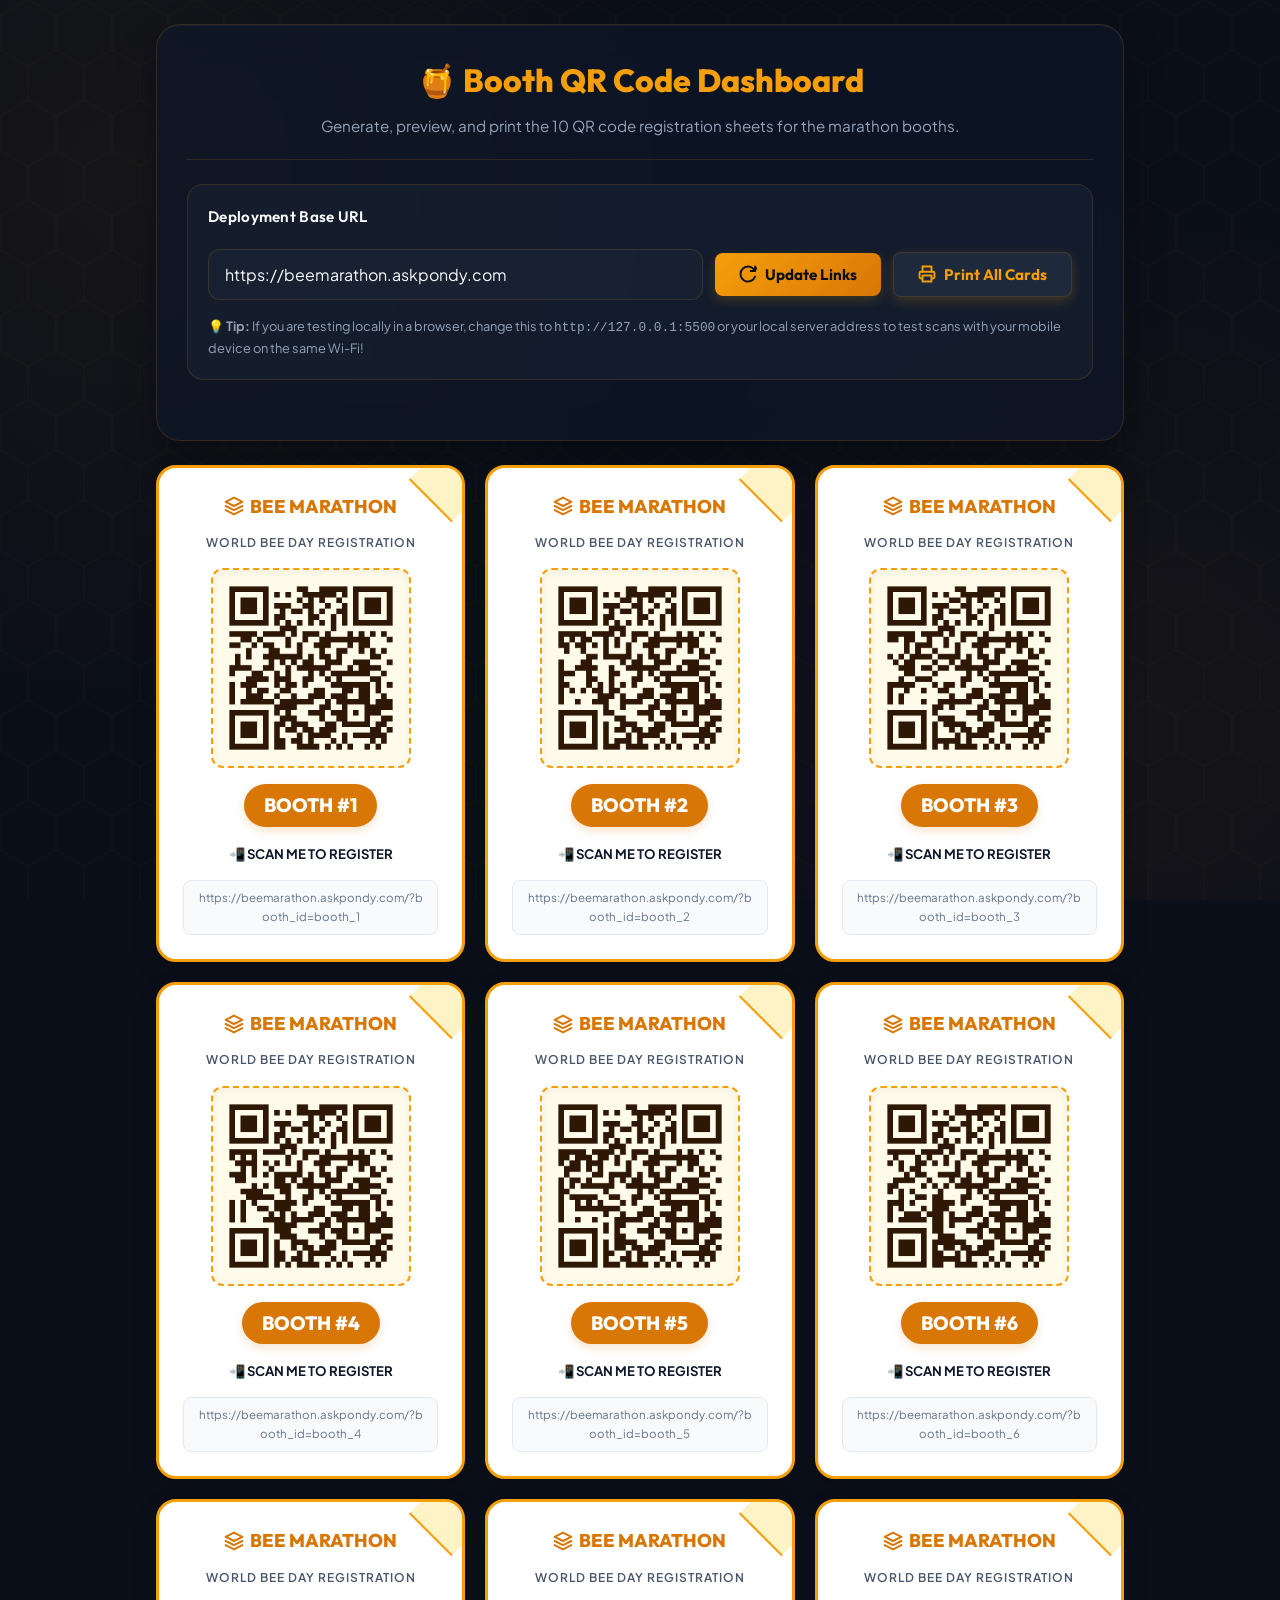
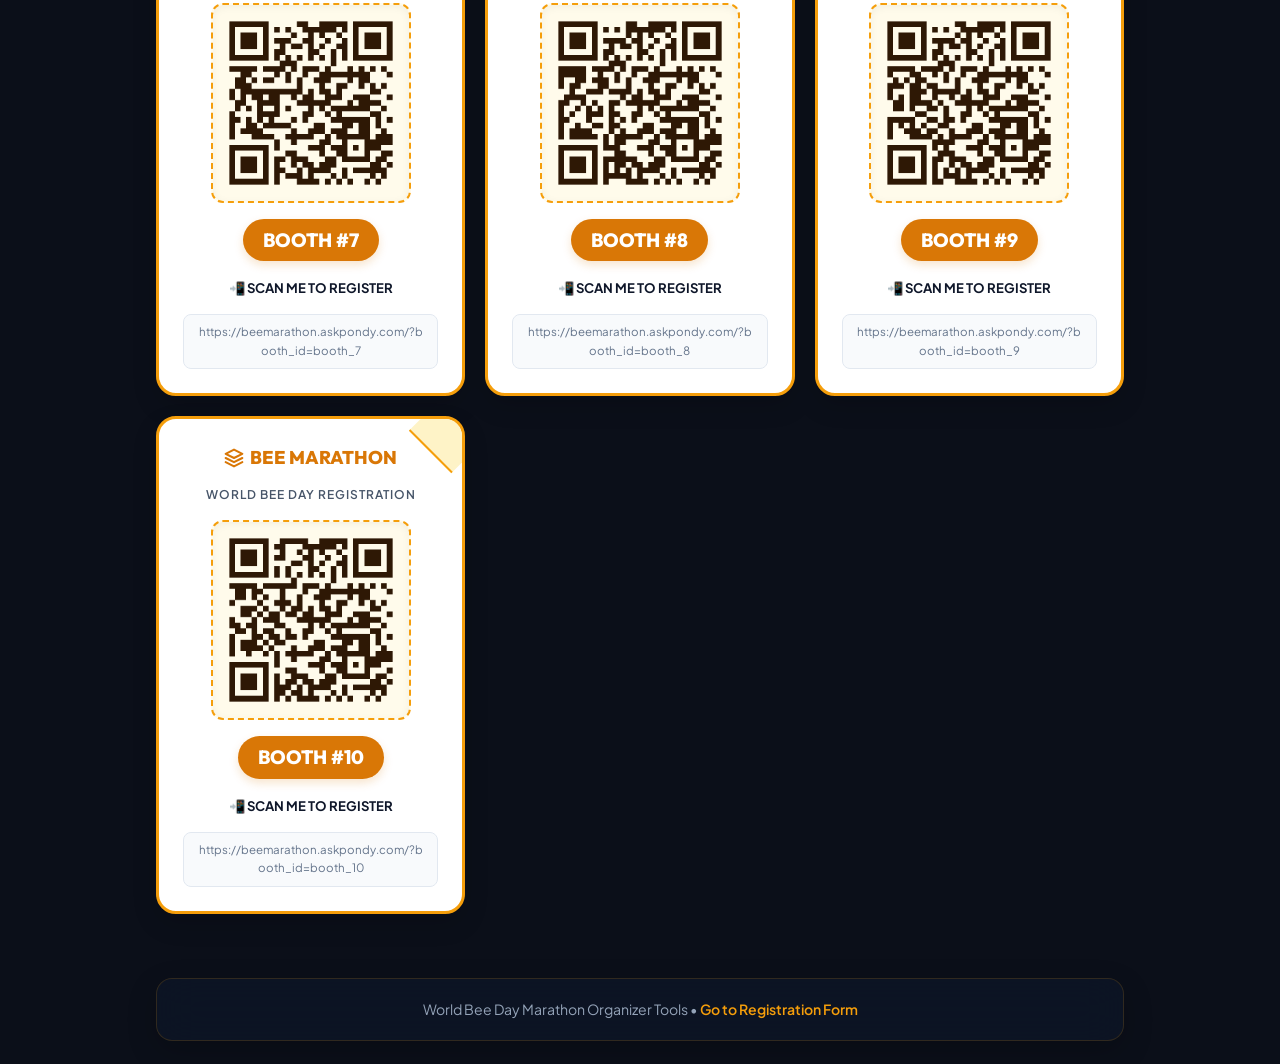
==== qr-generator.html @ 5077cb90 "first commit" ====
<!DOCTYPE html>
<html lang="en">
<head>
  <meta charset="UTF-8">
  <meta name="viewport" content="width=device-width, initial-scale=1.0">
  <title>World Bee Day Marathon - QR Code Generator</title>
  <link rel="stylesheet" href="css/style.css">
  <style>
    /* Admin dashboard specific overrides */
    .admin-header {
      text-align: center;
      margin-bottom: 24px;
      padding-bottom: 20px;
      border-bottom: 1px solid var(--glass-border);
    }
    .admin-header h1 {
      font-family: var(--font-heading);
      font-weight: 800;
      color: var(--primary-gold);
      margin-bottom: 8px;
    }
    .admin-header p {
      color: var(--text-muted);
      font-size: 0.95rem;
    }
    .config-box {
      background: rgba(30, 41, 59, 0.4);
      border: 1.5px solid var(--glass-border);
      border-radius: 16px;
      padding: 20px;
      margin-bottom: 30px;
      display: flex;
      flex-direction: column;
      gap: 12px;
    }
    .config-row {
      display: flex;
      gap: 12px;
      align-items: center;
    }
    .config-row input {
      flex: 1;
    }
    .btn-action {
      background: linear-gradient(135deg, var(--primary-gold) 0%, var(--primary-amber) 100%);
      border: none;
      border-radius: 8px;
      padding: 12px 24px;
      color: var(--dark-slate-950);
      font-family: var(--font-heading);
      font-weight: 700;
      font-size: 0.95rem;
      cursor: pointer;
      display: flex;
      align-items: center;
      gap: 8px;
      transition: var(--transition-smooth);
      box-shadow: 0 4px 12px rgba(245, 158, 11, 0.2);
    }
    .btn-action:hover {
      transform: translateY(-1px);
      box-shadow: 0 6px 16px rgba(245, 158, 11, 0.3);
    }
    .qr-grid {
      display: grid;
      grid-template-columns: repeat(auto-fit, minmax(280px, 1fr));
      gap: 20px;
      margin-bottom: 40px;
    }
    .qr-card {
      background: #FFFFFF;
      color: #0F172A;
      border: 3px solid #F59E0B;
      border-radius: 20px;
      padding: 24px;
      text-align: center;
      display: flex;
      flex-direction: column;
      align-items: center;
      gap: 16px;
      box-shadow: 0 10px 25px rgba(0,0,0,0.15);
      position: relative;
      overflow: hidden;
    }
    /* Honeycomb corner accent on white card */
    .qr-card::before {
      content: "";
      position: absolute;
      top: -20px;
      right: -20px;
      width: 60px;
      height: 60px;
      background: #FEF3C7;
      transform: rotate(45deg);
      z-index: 1;
      border-bottom: 2px solid #F59E0B;
    }
    .qr-brand {
      font-family: var(--font-heading);
      font-weight: 800;
      font-size: 1.15rem;
      color: #D97706;
      display: flex;
      align-items: center;
      gap: 6px;
      margin-bottom: -4px;
    }
    .qr-subbrand {
      font-size: 0.75rem;
      font-weight: 600;
      color: #475569;
      text-transform: uppercase;
      letter-spacing: 1px;
    }
    .qr-image-wrapper {
      background: #FFFBEB;
      border: 2px dashed #F59E0B;
      border-radius: 12px;
      padding: 16px;
      display: flex;
      align-items: center;
      justify-content: center;
      width: 200px;
      height: 200px;
      box-shadow: inset 0 2px 8px rgba(0,0,0,0.05);
    }
    .qr-image {
      width: 100%;
      height: 100%;
      object-fit: contain;
    }
    .qr-booth-badge {
      background: #D97706;
      color: #FFFFFF;
      font-family: var(--font-heading);
      font-weight: 800;
      font-size: 1.2rem;
      padding: 6px 20px;
      border-radius: 50px;
      box-shadow: 0 4px 10px rgba(217, 119, 6, 0.2);
    }
    .qr-link {
      font-size: 0.72rem;
      color: #64748B;
      word-break: break-all;
      background: #F8FAFC;
      padding: 8px 12px;
      border-radius: 8px;
      width: 100%;
      border: 1px solid #E2E8F0;
    }
    .qr-instruction {
      font-size: 0.82rem;
      font-weight: 700;
      color: #0F172A;
    }

    /* Print styles */
    @media print {
      body {
        background: #FFFFFF !important;
        color: #000000 !important;
        padding: 0 !important;
      }
      body::before {
        display: none !important;
      }
      .container {
        max-width: 100% !important;
        padding: 0 !important;
      }
      .admin-controls, .footer-info {
        display: none !important;
      }
      .qr-grid {
        display: grid !important;
        grid-template-columns: repeat(2, 1fr) !important;
        gap: 20px !important;
      }
      .qr-card {
        box-shadow: none !important;
        border: 2px solid #D97706 !important;
        page-break-inside: avoid;
        margin-bottom: 20px;
      }
      .qr-link {
        border-color: #CBD5E1 !important;
      }
    }
  </style>
</head>
<body>

  <div class="container" style="max-width: 1000px;">
    <!-- Dashboard Controls -->
    <div class="card admin-controls" style="padding: 30px;">
      <div class="admin-header">
        <h1>🍯 Booth QR Code Dashboard</h1>
        <p>Generate, preview, and print the 10 QR code registration sheets for the marathon booths.</p>
      </div>

      <div class="config-box">
        <label class="form-label" for="base_url">Deployment Base URL</label>
        <div class="config-row">
          <input type="url" id="base_url" class="form-input" value="https://beemarathon.askpondy.com" placeholder="e.g. https://beemarathon.askpondy.com">
          <button class="btn-action" onclick="updateQRCodes()">
            <!-- Refresh Icon -->
            <svg width="18" height="18" viewBox="0 0 24 24" fill="none" stroke="currentColor" stroke-width="2.5" stroke-linecap="round" stroke-linejoin="round"><path d="M21.5 2v6h-6M21.34 15.57a10 10 0 1 1-.57-8.38l5.67-5.67"></path></svg>
            <span>Update Links</span>
          </button>
          <button class="btn-action" style="background: #1e293b; color: #f59e0b; border: 1px solid var(--glass-border);" onclick="window.print()">
            <!-- Print Icon -->
            <svg width="18" height="18" viewBox="0 0 24 24" fill="none" stroke="currentColor" stroke-width="2.5" stroke-linecap="round" stroke-linejoin="round"><polyline points="6 9 6 2 18 2 18 9"></polyline><path d="M6 18H4a2 2 0 0 1-2-2v-5a2 2 0 0 1 2-2h16a2 2 0 0 1 2 2v5a2 2 0 0 1-2 2h-2"></path><rect x="6" y="14" width="12" height="8"></rect></svg>
            <span>Print All Cards</span>
          </button>
        </div>
        <p style="color: var(--text-muted); font-size: 0.8rem; margin-top: 4px;">
          💡 <strong>Tip:</strong> If you are testing locally in a browser, change this to <code>http://127.0.0.1:5500</code> or your local server address to test scans with your mobile device on the same Wi-Fi!
        </p>
      </div>
    </div>

    <!-- QR Code Cards Grid -->
    <div class="qr-grid" id="qr-grid-container">
      <!-- Generated via JS -->
    </div>

    <!-- Info Footer -->
    <div class="footer-info">
      <p>World Bee Day Marathon Organizer Tools • <a href="index.html" style="color: var(--primary-gold); text-decoration: none; font-weight: 600;">Go to Registration Form</a></p>
    </div>
  </div>

  <script>
    // Generate the 10 QR code cards on load
    document.addEventListener('DOMContentLoaded', () => {
      generateQRGrid();
    });

    function generateQRGrid() {
      const container = document.getElementById('qr-grid-container');
      const baseUrlInput = document.getElementById('base_url');
      const rawBaseUrl = baseUrlInput.value.trim() || 'https://beemarathon.askpondy.com';
      
      // Clean up base URL (remove trailing slash)
      const baseUrl = rawBaseUrl.endsWith('/') ? rawBaseUrl.slice(0, -1) : rawBaseUrl;
      
      container.innerHTML = '';
      
      for (let i = 1; i <= 10; i++) {
        const boothId = `booth_${i}`;
        const targetUrl = `${baseUrl}/?booth_id=${boothId}`;
        
        // Default to local pre-saved high-resolution QR codes (no API calls needed)
        let qrImageUrl = `assets/qr/${boothId}.png`;
        
        // Fallback to the live API dynamically in real-time if the base URL is customized
        if (baseUrl !== 'https://beemarathon.askpondy.com') {
          qrImageUrl = `https://api.qrserver.com/v1/create-qr-code/?size=500x500&color=2e1805&bgcolor=fffbeb&data=${encodeURIComponent(targetUrl)}`;
        }
        
        const card = document.createElement('div');
        card.className = 'qr-card';
        card.innerHTML = `
          <div class="qr-brand">
            <svg width="20" height="20" viewBox="0 0 24 24" fill="none" stroke="currentColor" stroke-width="2.5" stroke-linecap="round" stroke-linejoin="round" style="stroke: #D97706;"><path d="M12 2L2 7l10 5 10-5-10-5zM2 17l10 5 10-5M2 12l10 5 10-5"></path></svg>
            <span>BEE MARATHON</span>
          </div>
          <div class="qr-subbrand">World Bee Day Registration</div>
          
          <div class="qr-image-wrapper">
            <img class="qr-image" src="${qrImageUrl}" alt="QR Code for Booth ${i}" loading="lazy">
          </div>
          
          <div class="qr-booth-badge">BOOTH #${i}</div>
          
          <div class="qr-instruction">📲 SCAN ME TO REGISTER</div>
          
          <div class="qr-link">${targetUrl}</div>
        `;
        
        container.appendChild(card);
      }
    }

    function updateQRCodes() {
      const baseUrlInput = document.getElementById('base_url');
      if (!baseUrlInput.value.trim()) {
        alert("Please enter a valid base URL");
        return;
      }
      generateQRGrid();
    }
  </script>
</body>
</html>
---- css/style.css ----
@import url('https://fonts.googleapis.com/css2?family=Outfit:wght@300;400;500;600;700;800&family=Plus+Jakarta+Sans:wght@300;400;500;600;700&display=swap');

:root {
  /* Color Palette - Honey & Slate */
  --primary-gold: #F59E0B;
  --primary-amber: #D97706;
  --primary-light: #FDE047;
  --dark-slate-950: #0B0F19;
  --dark-slate-900: #0F172A;
  --dark-slate-800: #1E293B;
  --dark-slate-700: #334155;
  --light-gray: #F8FAFC;
  --text-primary: #F8FAFC;
  --text-muted: #94A3B8;
  --success: #10B981;
  --error: #EF4444;
  --glass-bg: rgba(15, 23, 42, 0.65);
  --glass-border: rgba(245, 158, 11, 0.15);
  --glass-border-focus: rgba(245, 158, 11, 0.4);
  --font-heading: 'Outfit', sans-serif;
  --font-body: 'Plus Jakarta Sans', sans-serif;
  --transition-smooth: all 0.35s cubic-bezier(0.4, 0, 0.2, 1);
}

* {
  box-sizing: border-box;
  margin: 0;
  padding: 0;
}

body {
  font-family: var(--font-body);
  background-color: var(--dark-slate-950);
  color: var(--text-primary);
  min-height: 100vh;
  display: flex;
  flex-direction: column;
  align-items: center;
  justify-content: center;
  position: relative;
  overflow-x: hidden;
  line-height: 1.6;
}

/* Honeycomb Background Pattern */
body::before {
  content: "";
  position: fixed;
  top: 0;
  left: 0;
  width: 100%;
  height: 100%;
  z-index: -1;
  background-color: var(--dark-slate-950);
  background-image: 
    radial-gradient(circle at 10% 20%, rgba(245, 158, 11, 0.05) 0%, transparent 40%),
    radial-gradient(circle at 90% 80%, rgba(217, 119, 6, 0.05) 0%, transparent 40%),
    /* SVG Honeycomb Pattern */
    url("data:image/svg+xml,%3Csvg xmlns='http://www.w3.org/2000/svg' width='56' height='100' viewBox='0 0 56 100'%3E%3Cpath d='M28 66L0 50L0 16L28 0L56 16L56 50L28 66L28 100' fill='none' stroke='%23f59e0b' stroke-width='1' stroke-opacity='0.03'/%3E%3C/svg%3E");
  background-attachment: fixed;
}

/* App Container */
.container {
  width: 100%;
  max-width: 680px;
  padding: 24px 16px;
  display: flex;
  flex-direction: column;
  gap: 24px;
}

/* Card Styling */
.card {
  background: var(--glass-bg);
  border: 1px solid var(--glass-border);
  backdrop-filter: blur(20px);
  -webkit-backdrop-filter: blur(20px);
  border-radius: 24px;
  overflow: hidden;
  box-shadow: 0 20px 40px rgba(0, 0, 0, 0.3),
              inset 0 1px 0 rgba(255, 255, 255, 0.05);
  transition: var(--transition-smooth);
}

.card:hover {
  border-color: rgba(245, 158, 11, 0.25);
  box-shadow: 0 20px 45px rgba(245, 158, 11, 0.05), 0 20px 40px rgba(0, 0, 0, 0.4);
}

/* Banner / Header Image */
.banner-container {
  width: 100%;
  height: 280px;
  position: relative;
  overflow: hidden;
  background-color: var(--dark-slate-900);
}

.banner-image {
  width: 100%;
  height: 100%;
  object-fit: cover;
  transition: transform 6s ease;
}

.banner-container:hover .banner-image {
  transform: scale(1.05);
}

.banner-overlay {
  position: absolute;
  bottom: 0;
  left: 0;
  right: 0;
  height: 140px;
  background: linear-gradient(to top, var(--glass-bg), transparent);
  pointer-events: none;
}

/* Booth Tag */
.booth-badge {
  position: absolute;
  top: 20px;
  right: 20px;
  background: rgba(245, 158, 11, 0.9);
  color: var(--dark-slate-950);
  font-family: var(--font-heading);
  font-weight: 700;
  font-size: 0.85rem;
  padding: 6px 14px;
  border-radius: 50px;
  display: flex;
  align-items: center;
  gap: 6px;
  box-shadow: 0 4px 12px rgba(245, 158, 11, 0.3);
  animation: pulse 2s infinite;
  z-index: 10;
  letter-spacing: 0.5px;
}

@keyframes pulse {
  0% { transform: scale(1); }
  50% { transform: scale(1.05); }
  100% { transform: scale(1); }
}

/* Form Content */
.form-content {
  padding: 36px 40px;
}

@media (max-width: 480px) {
  .form-content {
    padding: 24px 20px;
  }
  .banner-container {
    height: 180px;
  }
}

.form-header {
  margin-bottom: 32px;
  text-align: center;
}

.form-header h1 {
  font-family: var(--font-heading);
  font-weight: 800;
  font-size: 2.2rem;
  background: linear-gradient(135deg, var(--text-primary) 30%, var(--primary-gold) 100%);
  -webkit-background-clip: text;
  -webkit-text-fill-color: transparent;
  margin-bottom: 8px;
  letter-spacing: -0.5px;
}

.form-header p {
  color: var(--text-muted);
  font-size: 0.95rem;
}

/* Input Fields & Labels */
.form-group {
  margin-bottom: 24px;
  position: relative;
}

.form-label {
  display: block;
  font-family: var(--font-heading);
  font-weight: 600;
  font-size: 0.95rem;
  color: var(--text-primary);
  margin-bottom: 8px;
  letter-spacing: 0.3px;
}

.form-label span {
  color: var(--primary-gold);
}

.input-wrapper {
  position: relative;
}

.form-input {
  width: 100%;
  font-family: var(--font-body);
  background: rgba(30, 41, 59, 0.4);
  border: 1.5px solid var(--glass-border);
  border-radius: 12px;
  padding: 14px 16px;
  font-size: 1rem;
  color: var(--text-primary);
  outline: none;
  transition: var(--transition-smooth);
}

.form-input:focus {
  border-color: var(--primary-gold);
  background: rgba(30, 41, 59, 0.6);
  box-shadow: 0 0 15px rgba(245, 158, 11, 0.15);
}

.form-input::placeholder {
  color: #475569;
}

/* Gender Custom Selection */
.gender-options {
  display: grid;
  grid-template-columns: repeat(3, 1fr);
  gap: 12px;
}

.gender-card {
  background: rgba(30, 41, 59, 0.3);
  border: 1.5px solid var(--glass-border);
  border-radius: 12px;
  padding: 14px;
  text-align: center;
  cursor: pointer;
  transition: var(--transition-smooth);
  display: flex;
  flex-direction: column;
  align-items: center;
  justify-content: center;
  gap: 8px;
}

.gender-card:hover {
  border-color: rgba(245, 158, 11, 0.3);
  background: rgba(30, 41, 59, 0.5);
  transform: translateY(-2px);
}

.gender-card.active {
  border-color: var(--primary-gold);
  background: rgba(245, 158, 11, 0.1);
  box-shadow: 0 0 15px rgba(245, 158, 11, 0.1);
}

.gender-card svg {
  width: 24px;
  height: 24px;
  fill: var(--text-muted);
  transition: var(--transition-smooth);
}

.gender-card.active svg {
  fill: var(--primary-gold);
  transform: scale(1.1);
}

.gender-card span {
  font-size: 0.85rem;
  font-weight: 600;
  color: var(--text-muted);
  transition: var(--transition-smooth);
}

.gender-card.active span {
  color: var(--primary-gold);
}

/* Terms & Conditions Row */
.terms-row {
  display: flex;
  align-items: flex-start;
  gap: 12px;
  margin-top: 12px;
  cursor: pointer;
  user-select: none;
}

.checkbox-container {
  display: block;
  position: relative;
  padding-left: 28px;
  margin-bottom: 12px;
  cursor: pointer;
  font-size: 0.95rem;
  -webkit-user-select: none;
  -moz-user-select: none;
  -ms-user-select: none;
  user-select: none;
}

.checkbox-container input {
  position: absolute;
  opacity: 0;
  cursor: pointer;
  height: 0;
  width: 0;
}

.checkmark {
  position: absolute;
  top: 2px;
  left: 0;
  height: 20px;
  width: 20px;
  background-color: rgba(30, 41, 59, 0.4);
  border: 1.5px solid var(--glass-border);
  border-radius: 6px;
  transition: var(--transition-smooth);
}

.checkbox-container:hover input ~ .checkmark {
  border-color: rgba(245, 158, 11, 0.4);
}

.checkbox-container input:checked ~ .checkmark {
  background-color: var(--primary-gold);
  border-color: var(--primary-gold);
}

.checkmark:after {
  content: "";
  position: absolute;
  display: none;
}

.checkbox-container input:checked ~ .checkmark:after {
  display: block;
}

.checkbox-container .checkmark:after {
  left: 6px;
  top: 2px;
  width: 5px;
  height: 10px;
  border: solid var(--dark-slate-950);
  border-width: 0 2.5px 2.5px 0;
  -webkit-transform: rotate(45deg);
  -ms-transform: rotate(45deg);
  transform: rotate(45deg);
}

.terms-text {
  color: var(--text-muted);
  font-size: 0.9rem;
  line-height: 1.4;
}

.terms-link {
  color: var(--primary-gold);
  text-decoration: none;
  font-weight: 600;
  border-bottom: 1px dashed var(--primary-gold);
  cursor: pointer;
  transition: var(--transition-smooth);
}

.terms-link:hover {
  color: var(--primary-light);
  border-bottom-color: var(--primary-light);
}

/* Submit Button */
.submit-btn {
  width: 100%;
  background: linear-gradient(135deg, var(--primary-gold) 0%, var(--primary-amber) 100%);
  border: none;
  outline: none;
  border-radius: 12px;
  padding: 16px;
  color: var(--dark-slate-950);
  font-family: var(--font-heading);
  font-weight: 800;
  font-size: 1.1rem;
  cursor: pointer;
  box-shadow: 0 8px 24px rgba(245, 158, 11, 0.25);
  display: flex;
  align-items: center;
  justify-content: center;
  gap: 10px;
  transition: var(--transition-smooth);
  margin-top: 24px;
}

.submit-btn:hover {
  transform: translateY(-2px);
  box-shadow: 0 12px 28px rgba(245, 158, 11, 0.35);
  background: linear-gradient(135deg, var(--primary-light) 0%, var(--primary-gold) 100%);
}

.submit-btn:active {
  transform: translateY(0);
}

.submit-btn svg {
  width: 20px;
  height: 20px;
  stroke: var(--dark-slate-950);
  transition: var(--transition-smooth);
}

.submit-btn:hover svg {
  transform: translateX(4px);
}

/* Footer Info Container */
.footer-info {
  text-align: center;
  background: var(--glass-bg);
  border: 1px solid var(--glass-border);
  backdrop-filter: blur(20px);
  border-radius: 16px;
  padding: 20px;
  display: flex;
  flex-direction: column;
  gap: 12px;
  box-shadow: 0 10px 30px rgba(0, 0, 0, 0.2);
}

.footer-info p {
  color: var(--text-muted);
  font-size: 0.88rem;
  line-height: 1.5;
}

.footer-links {
  display: flex;
  justify-content: center;
  gap: 16px;
  flex-wrap: wrap;
  margin-top: 4px;
}

.footer-link-btn {
  display: inline-flex;
  align-items: center;
  gap: 8px;
  background: rgba(30, 41, 59, 0.5);
  border: 1px solid rgba(255, 255, 255, 0.08);
  border-radius: 8px;
  padding: 8px 16px;
  color: var(--text-primary);
  font-size: 0.85rem;
  font-weight: 600;
  text-decoration: none;
  transition: var(--transition-smooth);
}

.footer-link-btn:hover {
  background: rgba(245, 158, 11, 0.1);
  border-color: var(--primary-gold);
  color: var(--primary-gold);
  transform: translateY(-1px);
}

.footer-link-btn svg {
  width: 16px;
  height: 16px;
  fill: currentColor;
}

/* Modal Dialog */
.modal {
  display: none;
  position: fixed;
  top: 0;
  left: 0;
  width: 100%;
  height: 100%;
  z-index: 1000;
  background: rgba(5, 7, 12, 0.85);
  backdrop-filter: blur(8px);
  align-items: center;
  justify-content: center;
  opacity: 0;
  transition: opacity 0.3s ease;
}

.modal.open {
  display: flex;
  opacity: 1;
}

.modal-content {
  background: var(--dark-slate-900);
  border: 1px solid var(--glass-border-focus);
  max-width: 500px;
  width: 90%;
  border-radius: 20px;
  box-shadow: 0 25px 50px rgba(0, 0, 0, 0.5);
  display: flex;
  flex-direction: column;
  max-height: 80vh;
  overflow: hidden;
  animation: modalSlide 0.3s cubic-bezier(0.34, 1.56, 0.64, 1);
}

@keyframes modalSlide {
  from { transform: scale(0.9) translateY(20px); }
  to { transform: scale(1) translateY(0); }
}

.modal-header {
  padding: 20px 24px;
  border-bottom: 1px solid var(--glass-border);
  display: flex;
  justify-content: space-between;
  align-items: center;
}

.modal-header h3 {
  font-family: var(--font-heading);
  font-weight: 700;
  color: var(--text-primary);
  font-size: 1.25rem;
}

.close-modal {
  background: none;
  border: none;
  color: var(--text-muted);
  cursor: pointer;
  font-size: 1.5rem;
  line-height: 1;
  transition: var(--transition-smooth);
}

.close-modal:hover {
  color: var(--primary-gold);
}

.modal-body {
  padding: 24px;
  overflow-y: auto;
  font-size: 0.92rem;
  color: var(--text-muted);
  display: flex;
  flex-direction: column;
  gap: 16px;
  scrollbar-width: thin;
  scrollbar-color: var(--primary-gold) var(--dark-slate-800);
}

.modal-body::-webkit-scrollbar {
  width: 6px;
}

.modal-body::-webkit-scrollbar-thumb {
  background-color: var(--primary-gold);
  border-radius: 10px;
}

.modal-body h4 {
  color: var(--text-primary);
  margin-top: 8px;
}

.modal-footer {
  padding: 16px 24px;
  border-top: 1px solid var(--glass-border);
  display: flex;
  justify-content: flex-end;
}

.modal-btn {
  background: var(--primary-gold);
  border: none;
  border-radius: 8px;
  padding: 10px 20px;
  font-weight: 700;
  color: var(--dark-slate-950);
  cursor: pointer;
  transition: var(--transition-smooth);
}

.modal-btn:hover {
  background: var(--primary-light);
}

/* Success & State Handling */
.success-container {
  display: none;
  text-align: center;
  padding: 40px 30px;
  animation: fadeIn 0.5s ease forwards;
}

@keyframes fadeIn {
  from { opacity: 0; transform: translateY(10px); }
  to { opacity: 1; transform: translateY(0); }
}

.success-icon-wrapper {
  width: 80px;
  height: 80px;
  margin: 0 auto 24px;
  position: relative;
  display: flex;
  align-items: center;
  justify-content: center;
}

.success-hexagon {
  position: absolute;
  width: 100%;
  height: 100%;
  background: rgba(16, 185, 129, 0.1);
  border: 2px solid var(--success);
  transform: rotate(30deg);
  border-radius: 12px;
}

.success-icon-wrapper svg {
  width: 40px;
  height: 40px;
  stroke: var(--success);
  z-index: 2;
  animation: scaleIn 0.4s cubic-bezier(0.34, 1.56, 0.64, 1) forwards;
}

@keyframes scaleIn {
  from { transform: scale(0); }
  to { transform: scale(1); }
}

.success-title {
  font-family: var(--font-heading);
  font-weight: 800;
  font-size: 1.8rem;
  color: var(--text-primary);
  margin-bottom: 12px;
}

.success-desc {
  color: var(--text-muted);
  font-size: 1rem;
  margin-bottom: 30px;
  max-width: 400px;
  margin-left: auto;
  margin-right: auto;
}

.success-details {
  background: rgba(30, 41, 59, 0.3);
  border: 1px solid var(--glass-border);
  border-radius: 16px;
  padding: 20px;
  text-align: left;
  margin-bottom: 30px;
  display: flex;
  flex-direction: column;
  gap: 10px;
}

.success-row {
  display: flex;
  justify-content: space-between;
  border-bottom: 1px solid rgba(255, 255, 255, 0.05);
  padding-bottom: 8px;
}

.success-row:last-child {
  border-bottom: none;
  padding-bottom: 0;
}

.success-label {
  color: var(--text-muted);
  font-size: 0.85rem;
}

.success-val {
  font-weight: 600;
  color: var(--text-primary);
  font-size: 0.9rem;
}

.success-badge {
  background: rgba(245, 158, 11, 0.15);
  color: var(--primary-gold);
  padding: 2px 8px;
  border-radius: 6px;
  font-size: 0.8rem;
  font-weight: 700;
}

.reset-btn {
  background: transparent;
  border: 1px solid var(--glass-border);
  color: var(--text-muted);
  border-radius: 8px;
  padding: 10px 20px;
  font-weight: 600;
  font-size: 0.9rem;
  cursor: pointer;
  transition: var(--transition-smooth);
}

.reset-btn:hover {
  border-color: var(--primary-gold);
  color: var(--primary-gold);
}

/* Spinner Animations */
.spinner {
  width: 20px;
  height: 20px;
  border: 3px solid rgba(11, 15, 25, 0.3);
  border-radius: 50%;
  border-top-color: var(--dark-slate-950);
  animation: spin 1s ease infinite;
}

@keyframes spin {
  to { transform: rotate(360deg); }
}

/* Validation styling */
.error-msg {
  color: var(--error);
  font-size: 0.8rem;
  margin-top: 4px;
  display: none;
  animation: fadeIn 0.2s ease forwards;
}

.form-input.invalid {
  border-color: var(--error);
}

.form-input.invalid:focus {
  box-shadow: 0 0 10px rgba(239, 68, 68, 0.15);
}

/* Honeybee animations */
.bee-animation {
  position: absolute;
  width: 24px;
  height: 24px;
  pointer-events: none;
  opacity: 0.4;
  z-index: 10;
  transition: transform 0.5s ease;
}
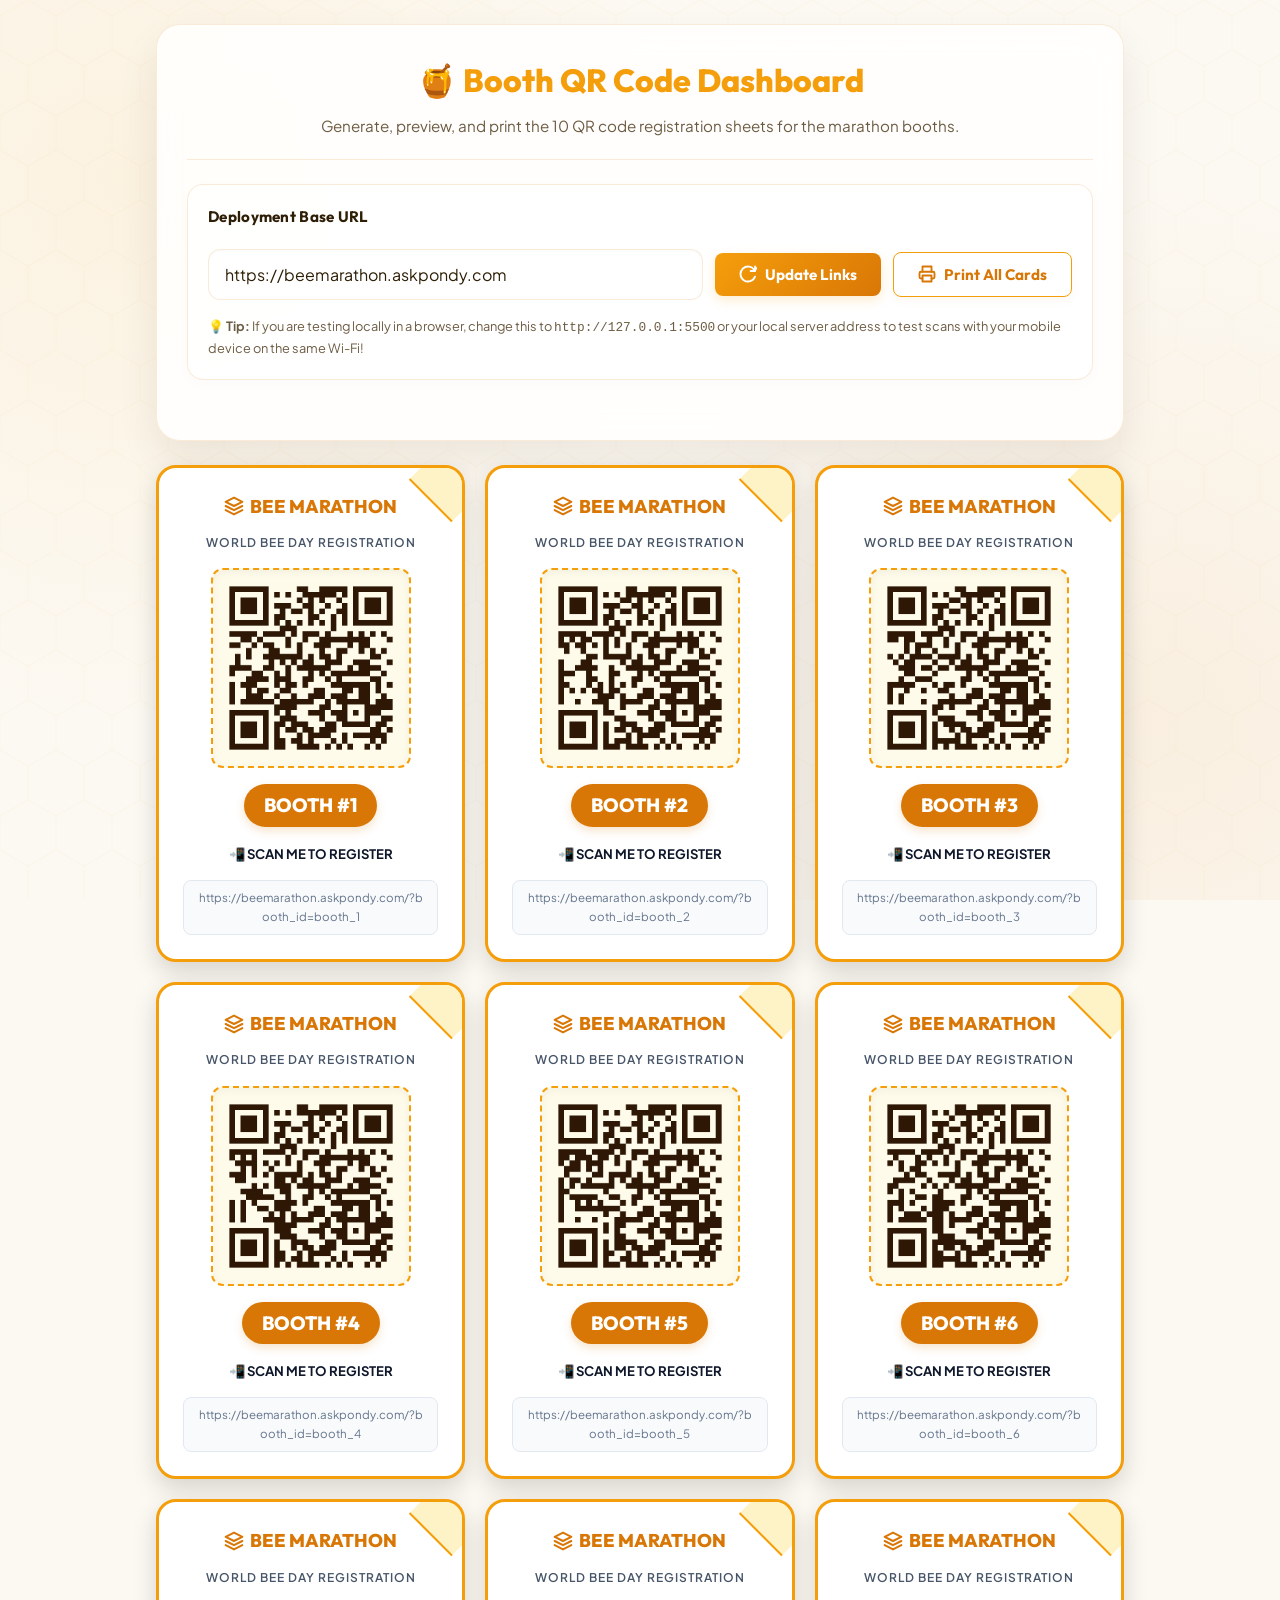
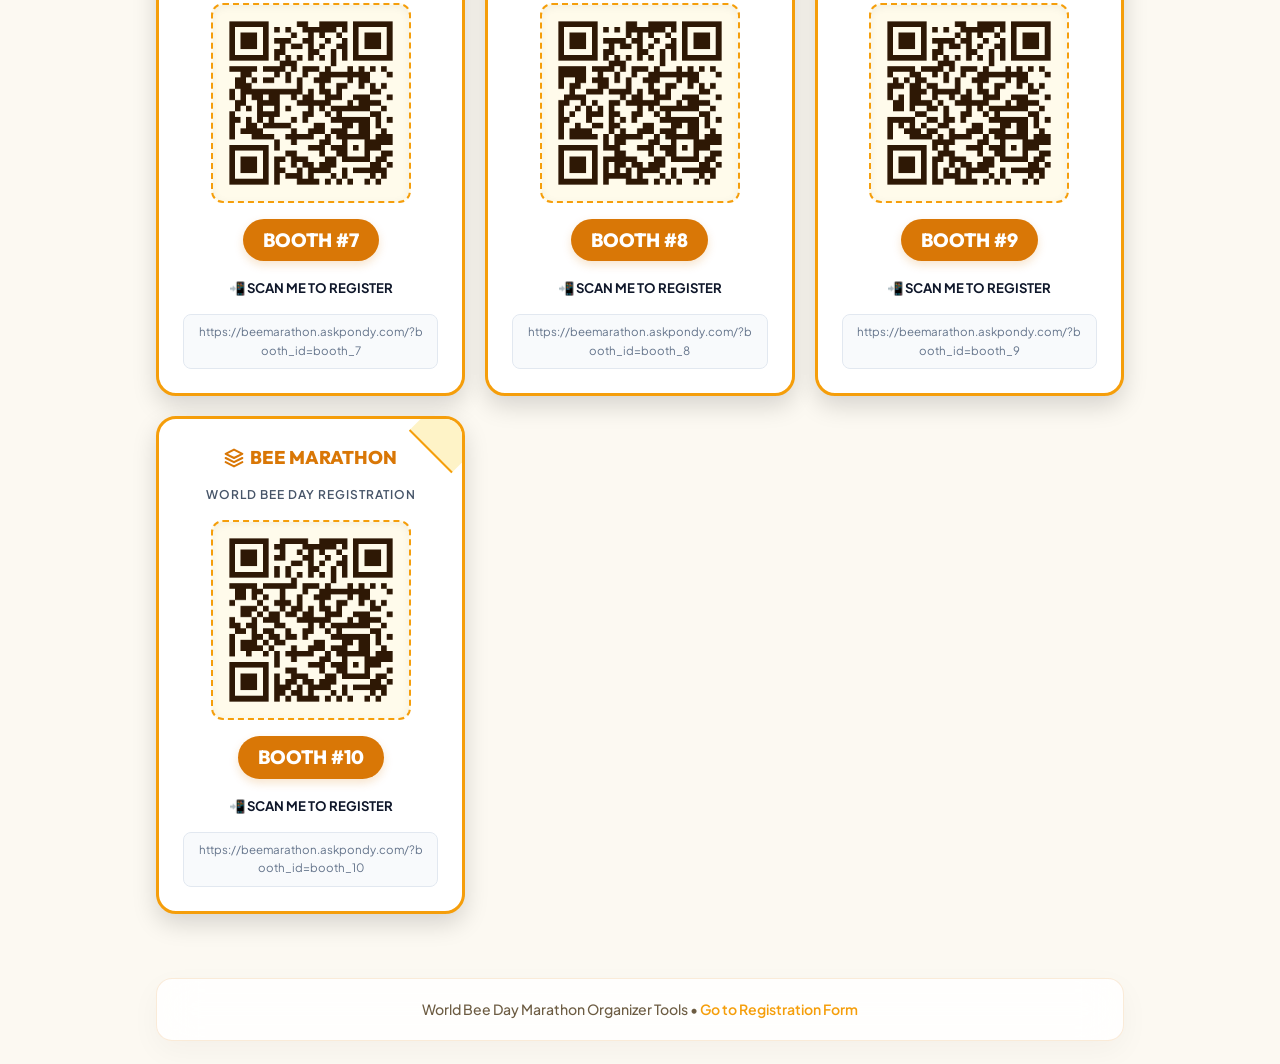
==== commit 1c6d9c04: "u" ====
--- a/qr-generator.html
+++ b/qr-generator.html
@@ -24,7 +24,7 @@
       font-size: 0.95rem;
     }
     .config-box {
-      background: rgba(30, 41, 59, 0.4);
+      background: rgba(255, 255, 255, 0.75);
       border: 1.5px solid var(--glass-border);
       border-radius: 16px;
       padding: 20px;
@@ -32,6 +32,7 @@
       display: flex;
       flex-direction: column;
       gap: 12px;
+      box-shadow: 0 4px 15px rgba(46, 30, 5, 0.02);
     }
     .config-row {
       display: flex;
@@ -46,7 +47,7 @@
       border: none;
       border-radius: 8px;
       padding: 12px 24px;
-      color: var(--dark-slate-950);
+      color: #FFFFFF;
       font-family: var(--font-heading);
       font-weight: 700;
       font-size: 0.95rem;
@@ -208,7 +209,7 @@
             <svg width="18" height="18" viewBox="0 0 24 24" fill="none" stroke="currentColor" stroke-width="2.5" stroke-linecap="round" stroke-linejoin="round"><path d="M21.5 2v6h-6M21.34 15.57a10 10 0 1 1-.57-8.38l5.67-5.67"></path></svg>
             <span>Update Links</span>
           </button>
-          <button class="btn-action" style="background: #1e293b; color: #f59e0b; border: 1px solid var(--glass-border);" onclick="window.print()">
+          <button class="btn-action" style="background: #FFFFFF; color: var(--primary-amber); border: 1.5px solid var(--primary-gold); box-shadow: 0 4px 10px rgba(217, 119, 6, 0.05);" onclick="window.print()">
             <!-- Print Icon -->
             <svg width="18" height="18" viewBox="0 0 24 24" fill="none" stroke="currentColor" stroke-width="2.5" stroke-linecap="round" stroke-linejoin="round"><polyline points="6 9 6 2 18 2 18 9"></polyline><path d="M6 18H4a2 2 0 0 1-2-2v-5a2 2 0 0 1 2-2h16a2 2 0 0 1 2 2v5a2 2 0 0 1-2 2h-2"></path><rect x="6" y="14" width="12" height="8"></rect></svg>
             <span>Print All Cards</span>
--- a/css/style.css
+++ b/css/style.css
@@ -1,25 +1,24 @@
 @import url('https://fonts.googleapis.com/css2?family=Outfit:wght@300;400;500;600;700;800&family=Plus+Jakarta+Sans:wght@300;400;500;600;700&display=swap');
 
 :root {
-  /* Color Palette - Honey & Slate */
+  /* Color Palette - Honey & Cream Light Theme */
   --primary-gold: #F59E0B;
   --primary-amber: #D97706;
-  --primary-light: #FDE047;
-  --dark-slate-950: #0B0F19;
-  --dark-slate-900: #0F172A;
-  --dark-slate-800: #1E293B;
-  --dark-slate-700: #334155;
-  --light-gray: #F8FAFC;
-  --text-primary: #F8FAFC;
-  --text-muted: #94A3B8;
+  --primary-light: #FEF3C7;
+  --bg-base: #FCF9F2;
+  --bg-card: rgba(255, 255, 255, 0.85);
+  --text-primary: #2E1E05; /* Deep slate-brown for rich contrast */
+  --text-muted: #6D5C43;    /* Warm slate-brown for helper text */
   --success: #10B981;
   --error: #EF4444;
-  --glass-bg: rgba(15, 23, 42, 0.65);
-  --glass-border: rgba(245, 158, 11, 0.15);
-  --glass-border-focus: rgba(245, 158, 11, 0.4);
+  --glass-border: rgba(217, 119, 6, 0.15);
+  --glass-border-focus: rgba(245, 158, 11, 0.5);
+  --input-bg: rgba(255, 255, 255, 0.9);
   --font-heading: 'Outfit', sans-serif;
   --font-body: 'Plus Jakarta Sans', sans-serif;
   --transition-smooth: all 0.35s cubic-bezier(0.4, 0, 0.2, 1);
+  --card-shadow: 0 20px 40px rgba(46, 30, 5, 0.08),
+                 inset 0 1px 0 rgba(255, 255, 255, 0.6);
 }
 
 * {
@@ -30,7 +29,7 @@
 
 body {
   font-family: var(--font-body);
-  background-color: var(--dark-slate-950);
+  background-color: var(--bg-base);
   color: var(--text-primary);
   min-height: 100vh;
   display: flex;
@@ -42,7 +41,7 @@
   line-height: 1.6;
 }
 
-/* Honeycomb Background Pattern */
+/* Honeycomb Background Pattern - Warm Gold stroke */
 body::before {
   content: "";
   position: fixed;
@@ -51,12 +50,12 @@
   width: 100%;
   height: 100%;
   z-index: -1;
-  background-color: var(--dark-slate-950);
+  background-color: var(--bg-base);
   background-image: 
-    radial-gradient(circle at 10% 20%, rgba(245, 158, 11, 0.05) 0%, transparent 40%),
-    radial-gradient(circle at 90% 80%, rgba(217, 119, 6, 0.05) 0%, transparent 40%),
+    radial-gradient(circle at 10% 20%, rgba(245, 158, 11, 0.08) 0%, transparent 40%),
+    radial-gradient(circle at 90% 80%, rgba(217, 119, 6, 0.08) 0%, transparent 40%),
     /* SVG Honeycomb Pattern */
-    url("data:image/svg+xml,%3Csvg xmlns='http://www.w3.org/2000/svg' width='56' height='100' viewBox='0 0 56 100'%3E%3Cpath d='M28 66L0 50L0 16L28 0L56 16L56 50L28 66L28 100' fill='none' stroke='%23f59e0b' stroke-width='1' stroke-opacity='0.03'/%3E%3C/svg%3E");
+    url("data:image/svg+xml,%3Csvg xmlns='http://www.w3.org/2000/svg' width='56' height='100' viewBox='0 0 56 100'%3E%3Cpath d='M28 66L0 50L0 16L28 0L56 16L56 50L28 66L28 100' fill='none' stroke='%23d97706' stroke-width='1' stroke-opacity='0.04'/%3E%3C/svg%3E");
   background-attachment: fixed;
 }
 
@@ -70,61 +69,27 @@
   gap: 24px;
 }
 
-/* Card Styling */
+/* Card Styling - Glassmorphism Light */
 .card {
-  background: var(--glass-bg);
-  border: 1px solid var(--glass-border);
+  background: var(--bg-card);
+  border: 1.5px solid var(--glass-border);
   backdrop-filter: blur(20px);
   -webkit-backdrop-filter: blur(20px);
   border-radius: 24px;
   overflow: hidden;
-  box-shadow: 0 20px 40px rgba(0, 0, 0, 0.3),
-              inset 0 1px 0 rgba(255, 255, 255, 0.05);
+  box-shadow: var(--card-shadow);
   transition: var(--transition-smooth);
 }
 
 .card:hover {
-  border-color: rgba(245, 158, 11, 0.25);
-  box-shadow: 0 20px 45px rgba(245, 158, 11, 0.05), 0 20px 40px rgba(0, 0, 0, 0.4);
-}
-
-/* Banner / Header Image */
-.banner-container {
-  width: 100%;
-  height: 280px;
-  position: relative;
-  overflow: hidden;
-  background-color: var(--dark-slate-900);
-}
-
-.banner-image {
-  width: 100%;
-  height: 100%;
-  object-fit: cover;
-  transition: transform 6s ease;
-}
-
-.banner-container:hover .banner-image {
-  transform: scale(1.05);
-}
-
-.banner-overlay {
-  position: absolute;
-  bottom: 0;
-  left: 0;
-  right: 0;
-  height: 140px;
-  background: linear-gradient(to top, var(--glass-bg), transparent);
-  pointer-events: none;
-}
-
-/* Booth Tag */
+  border-color: rgba(217, 119, 6, 0.28);
+  box-shadow: 0 20px 45px rgba(217, 119, 6, 0.06), 0 20px 40px rgba(46, 30, 5, 0.1);
+}
+
+/* Booth Tag - Floating Pill */
 .booth-badge {
-  position: absolute;
-  top: 20px;
-  right: 20px;
-  background: rgba(245, 158, 11, 0.9);
-  color: var(--dark-slate-950);
+  background: var(--primary-gold);
+  color: #FFFFFF;
   font-family: var(--font-heading);
   font-weight: 700;
   font-size: 0.85rem;
@@ -133,7 +98,7 @@
   display: flex;
   align-items: center;
   gap: 6px;
-  box-shadow: 0 4px 12px rgba(245, 158, 11, 0.3);
+  box-shadow: 0 4px 12px rgba(245, 158, 11, 0.25);
   animation: pulse 2s infinite;
   z-index: 10;
   letter-spacing: 0.5px;
@@ -147,15 +112,12 @@
 
 /* Form Content */
 .form-content {
-  padding: 36px 40px;
+  padding: 40px;
 }
 
 @media (max-width: 480px) {
   .form-content {
-    padding: 24px 20px;
-  }
-  .banner-container {
-    height: 180px;
+    padding: 28px 20px;
   }
 }
 
@@ -168,7 +130,7 @@
   font-family: var(--font-heading);
   font-weight: 800;
   font-size: 2.2rem;
-  background: linear-gradient(135deg, var(--text-primary) 30%, var(--primary-gold) 100%);
+  background: linear-gradient(135deg, var(--text-primary) 30%, var(--primary-amber) 100%);
   -webkit-background-clip: text;
   -webkit-text-fill-color: transparent;
   margin-bottom: 8px;
@@ -178,6 +140,7 @@
 .form-header p {
   color: var(--text-muted);
   font-size: 0.95rem;
+  font-weight: 500;
 }
 
 /* Input Fields & Labels */
@@ -189,7 +152,7 @@
 .form-label {
   display: block;
   font-family: var(--font-heading);
-  font-weight: 600;
+  font-weight: 700;
   font-size: 0.95rem;
   color: var(--text-primary);
   margin-bottom: 8px;
@@ -197,7 +160,7 @@
 }
 
 .form-label span {
-  color: var(--primary-gold);
+  color: var(--primary-amber);
 }
 
 .input-wrapper {
@@ -207,7 +170,7 @@
 .form-input {
   width: 100%;
   font-family: var(--font-body);
-  background: rgba(30, 41, 59, 0.4);
+  background: var(--input-bg);
   border: 1.5px solid var(--glass-border);
   border-radius: 12px;
   padding: 14px 16px;
@@ -215,16 +178,17 @@
   color: var(--text-primary);
   outline: none;
   transition: var(--transition-smooth);
+  box-shadow: inset 0 1px 3px rgba(46, 30, 5, 0.03);
 }
 
 .form-input:focus {
   border-color: var(--primary-gold);
-  background: rgba(30, 41, 59, 0.6);
-  box-shadow: 0 0 15px rgba(245, 158, 11, 0.15);
+  background: #FFFFFF;
+  box-shadow: 0 0 12px rgba(245, 158, 11, 0.2), inset 0 1px 2px rgba(0,0,0,0.02);
 }
 
 .form-input::placeholder {
-  color: #475569;
+  color: #A39684;
 }
 
 /* Gender Custom Selection */
@@ -235,7 +199,7 @@
 }
 
 .gender-card {
-  background: rgba(30, 41, 59, 0.3);
+  background: rgba(255, 255, 255, 0.6);
   border: 1.5px solid var(--glass-border);
   border-radius: 12px;
   padding: 14px;
@@ -247,64 +211,55 @@
   align-items: center;
   justify-content: center;
   gap: 8px;
+  box-shadow: 0 2px 4px rgba(46, 30, 5, 0.02);
 }
 
 .gender-card:hover {
-  border-color: rgba(245, 158, 11, 0.3);
-  background: rgba(30, 41, 59, 0.5);
+  border-color: rgba(217, 119, 6, 0.3);
+  background: rgba(255, 255, 255, 0.9);
   transform: translateY(-2px);
 }
 
 .gender-card.active {
-  border-color: var(--primary-gold);
-  background: rgba(245, 158, 11, 0.1);
-  box-shadow: 0 0 15px rgba(245, 158, 11, 0.1);
+  border-color: var(--primary-amber);
+  background: var(--primary-light);
+  box-shadow: 0 4px 12px rgba(245, 158, 11, 0.15);
 }
 
 .gender-card svg {
   width: 24px;
   height: 24px;
-  fill: var(--text-muted);
+  stroke: var(--text-muted);
+  fill: none;
   transition: var(--transition-smooth);
 }
 
 .gender-card.active svg {
-  fill: var(--primary-gold);
+  stroke: var(--primary-amber);
   transform: scale(1.1);
 }
 
 .gender-card span {
   font-size: 0.85rem;
-  font-weight: 600;
+  font-weight: 700;
   color: var(--text-muted);
   transition: var(--transition-smooth);
 }
 
 .gender-card.active span {
-  color: var(--primary-gold);
-}
-
-/* Terms & Conditions Row */
-.terms-row {
-  display: flex;
-  align-items: flex-start;
-  gap: 12px;
-  margin-top: 12px;
-  cursor: pointer;
-  user-select: none;
-}
-
+  color: var(--primary-amber);
+}
+
+/* Terms & Conditions Checkbox styling */
 .checkbox-container {
   display: block;
   position: relative;
   padding-left: 28px;
   margin-bottom: 12px;
   cursor: pointer;
-  font-size: 0.95rem;
-  -webkit-user-select: none;
-  -moz-user-select: none;
-  -ms-user-select: none;
+  font-size: 0.92rem;
   user-select: none;
+  font-weight: 600;
 }
 
 .checkbox-container input {
@@ -321,14 +276,14 @@
   left: 0;
   height: 20px;
   width: 20px;
-  background-color: rgba(30, 41, 59, 0.4);
+  background-color: var(--input-bg);
   border: 1.5px solid var(--glass-border);
   border-radius: 6px;
   transition: var(--transition-smooth);
 }
 
 .checkbox-container:hover input ~ .checkmark {
-  border-color: rgba(245, 158, 11, 0.4);
+  border-color: rgba(217, 119, 6, 0.4);
 }
 
 .checkbox-container input:checked ~ .checkmark {
@@ -348,13 +303,11 @@
 
 .checkbox-container .checkmark:after {
   left: 6px;
-  top: 2px;
+  top: 2.5px;
   width: 5px;
-  height: 10px;
-  border: solid var(--dark-slate-950);
+  height: 9px;
+  border: solid #FFFFFF;
   border-width: 0 2.5px 2.5px 0;
-  -webkit-transform: rotate(45deg);
-  -ms-transform: rotate(45deg);
   transform: rotate(45deg);
 }
 
@@ -365,17 +318,17 @@
 }
 
 .terms-link {
+  color: var(--primary-amber);
+  text-decoration: none;
+  font-weight: 700;
+  border-bottom: 1px dashed var(--primary-amber);
+  cursor: pointer;
+  transition: var(--transition-smooth);
+}
+
+.terms-link:hover {
   color: var(--primary-gold);
-  text-decoration: none;
-  font-weight: 600;
-  border-bottom: 1px dashed var(--primary-gold);
-  cursor: pointer;
-  transition: var(--transition-smooth);
-}
-
-.terms-link:hover {
-  color: var(--primary-light);
-  border-bottom-color: var(--primary-light);
+  border-bottom-color: var(--primary-gold);
 }
 
 /* Submit Button */
@@ -386,24 +339,25 @@
   outline: none;
   border-radius: 12px;
   padding: 16px;
-  color: var(--dark-slate-950);
+  color: #FFFFFF;
   font-family: var(--font-heading);
   font-weight: 800;
   font-size: 1.1rem;
   cursor: pointer;
-  box-shadow: 0 8px 24px rgba(245, 158, 11, 0.25);
+  box-shadow: 0 8px 24px rgba(217, 119, 6, 0.2);
   display: flex;
   align-items: center;
   justify-content: center;
   gap: 10px;
   transition: var(--transition-smooth);
   margin-top: 24px;
+  letter-spacing: 0.5px;
 }
 
 .submit-btn:hover {
   transform: translateY(-2px);
-  box-shadow: 0 12px 28px rgba(245, 158, 11, 0.35);
-  background: linear-gradient(135deg, var(--primary-light) 0%, var(--primary-gold) 100%);
+  box-shadow: 0 12px 28px rgba(217, 119, 6, 0.3);
+  background: linear-gradient(135deg, #FBBF24 0%, var(--primary-gold) 100%);
 }
 
 .submit-btn:active {
@@ -413,7 +367,7 @@
 .submit-btn svg {
   width: 20px;
   height: 20px;
-  stroke: var(--dark-slate-950);
+  stroke: #FFFFFF;
   transition: var(--transition-smooth);
 }
 
@@ -421,24 +375,25 @@
   transform: translateX(4px);
 }
 
-/* Footer Info Container */
+/* Footer Info Container - Light */
 .footer-info {
   text-align: center;
-  background: var(--glass-bg);
-  border: 1px solid var(--glass-border);
+  background: var(--bg-card);
+  border: 1.5px solid var(--glass-border);
   backdrop-filter: blur(20px);
   border-radius: 16px;
   padding: 20px;
   display: flex;
   flex-direction: column;
   gap: 12px;
-  box-shadow: 0 10px 30px rgba(0, 0, 0, 0.2);
+  box-shadow: 0 10px 30px rgba(46, 30, 5, 0.04);
 }
 
 .footer-info p {
   color: var(--text-muted);
   font-size: 0.88rem;
   line-height: 1.5;
+  font-weight: 500;
 }
 
 .footer-links {
@@ -453,21 +408,22 @@
   display: inline-flex;
   align-items: center;
   gap: 8px;
-  background: rgba(30, 41, 59, 0.5);
-  border: 1px solid rgba(255, 255, 255, 0.08);
+  background: rgba(255, 255, 255, 0.8);
+  border: 1px solid rgba(217, 119, 6, 0.15);
   border-radius: 8px;
   padding: 8px 16px;
   color: var(--text-primary);
   font-size: 0.85rem;
-  font-weight: 600;
+  font-weight: 700;
   text-decoration: none;
   transition: var(--transition-smooth);
+  box-shadow: 0 2px 4px rgba(46, 30, 5, 0.02);
 }
 
 .footer-link-btn:hover {
-  background: rgba(245, 158, 11, 0.1);
+  background: var(--primary-light);
   border-color: var(--primary-gold);
-  color: var(--primary-gold);
+  color: var(--primary-amber);
   transform: translateY(-1px);
 }
 
@@ -477,7 +433,7 @@
   fill: currentColor;
 }
 
-/* Modal Dialog */
+/* Modal Dialog - Light Frosted */
 .modal {
   display: none;
   position: fixed;
@@ -486,7 +442,7 @@
   width: 100%;
   height: 100%;
   z-index: 1000;
-  background: rgba(5, 7, 12, 0.85);
+  background: rgba(46, 30, 5, 0.4);
   backdrop-filter: blur(8px);
   align-items: center;
   justify-content: center;
@@ -500,12 +456,12 @@
 }
 
 .modal-content {
-  background: var(--dark-slate-900);
-  border: 1px solid var(--glass-border-focus);
+  background: #FFFFFF;
+  border: 1.5px solid var(--primary-gold);
   max-width: 500px;
   width: 90%;
   border-radius: 20px;
-  box-shadow: 0 25px 50px rgba(0, 0, 0, 0.5);
+  box-shadow: 0 25px 50px rgba(46, 30, 5, 0.15);
   display: flex;
   flex-direction: column;
   max-height: 80vh;
@@ -520,15 +476,16 @@
 
 .modal-header {
   padding: 20px 24px;
-  border-bottom: 1px solid var(--glass-border);
+  border-bottom: 1.5px solid var(--glass-border);
   display: flex;
   justify-content: space-between;
   align-items: center;
+  background: var(--bg-base);
 }
 
 .modal-header h3 {
   font-family: var(--font-heading);
-  font-weight: 700;
+  font-weight: 800;
   color: var(--text-primary);
   font-size: 1.25rem;
 }
@@ -544,7 +501,7 @@
 }
 
 .close-modal:hover {
-  color: var(--primary-gold);
+  color: var(--primary-amber);
 }
 
 .modal-body {
@@ -556,7 +513,7 @@
   flex-direction: column;
   gap: 16px;
   scrollbar-width: thin;
-  scrollbar-color: var(--primary-gold) var(--dark-slate-800);
+  scrollbar-color: var(--primary-gold) rgba(0,0,0,0.05);
 }
 
 .modal-body::-webkit-scrollbar {
@@ -578,6 +535,7 @@
   border-top: 1px solid var(--glass-border);
   display: flex;
   justify-content: flex-end;
+  background: var(--bg-base);
 }
 
 .modal-btn {
@@ -586,16 +544,16 @@
   border-radius: 8px;
   padding: 10px 20px;
   font-weight: 700;
-  color: var(--dark-slate-950);
+  color: #FFFFFF;
   cursor: pointer;
   transition: var(--transition-smooth);
 }
 
 .modal-btn:hover {
-  background: var(--primary-light);
-}
-
-/* Success & State Handling */
+  background: var(--primary-amber);
+}
+
+/* Success Screen - Light Honey */
 .success-container {
   display: none;
   text-align: center;
@@ -622,7 +580,7 @@
   position: absolute;
   width: 100%;
   height: 100%;
-  background: rgba(16, 185, 129, 0.1);
+  background: rgba(16, 185, 129, 0.15);
   border: 2px solid var(--success);
   transform: rotate(30deg);
   border-radius: 12px;
@@ -659,8 +617,8 @@
 }
 
 .success-details {
-  background: rgba(30, 41, 59, 0.3);
-  border: 1px solid var(--glass-border);
+  background: rgba(255, 255, 255, 0.8);
+  border: 1.5px solid var(--glass-border);
   border-radius: 16px;
   padding: 20px;
   text-align: left;
@@ -668,12 +626,13 @@
   display: flex;
   flex-direction: column;
   gap: 10px;
+  box-shadow: 0 4px 10px rgba(46, 30, 5, 0.02);
 }
 
 .success-row {
   display: flex;
   justify-content: space-between;
-  border-bottom: 1px solid rgba(255, 255, 255, 0.05);
+  border-bottom: 1px solid rgba(217, 119, 6, 0.08);
   padding-bottom: 8px;
 }
 
@@ -685,30 +644,32 @@
 .success-label {
   color: var(--text-muted);
   font-size: 0.85rem;
+  font-weight: 600;
 }
 
 .success-val {
-  font-weight: 600;
+  font-weight: 700;
   color: var(--text-primary);
   font-size: 0.9rem;
 }
 
 .success-badge {
-  background: rgba(245, 158, 11, 0.15);
-  color: var(--primary-gold);
+  background: var(--primary-light);
+  color: var(--primary-amber);
   padding: 2px 8px;
   border-radius: 6px;
   font-size: 0.8rem;
   font-weight: 700;
+  border: 1px solid rgba(217, 119, 6, 0.15);
 }
 
 .reset-btn {
   background: transparent;
-  border: 1px solid var(--glass-border);
+  border: 1.5px solid var(--glass-border);
   color: var(--text-muted);
   border-radius: 8px;
   padding: 10px 20px;
-  font-weight: 600;
+  font-weight: 700;
   font-size: 0.9rem;
   cursor: pointer;
   transition: var(--transition-smooth);
@@ -716,16 +677,17 @@
 
 .reset-btn:hover {
   border-color: var(--primary-gold);
-  color: var(--primary-gold);
+  color: var(--primary-amber);
+  background: var(--primary-light);
 }
 
 /* Spinner Animations */
 .spinner {
   width: 20px;
   height: 20px;
-  border: 3px solid rgba(11, 15, 25, 0.3);
+  border: 3px solid rgba(255, 255, 255, 0.4);
   border-radius: 50%;
-  border-top-color: var(--dark-slate-950);
+  border-top-color: #FFFFFF;
   animation: spin 1s ease infinite;
 }
 
@@ -740,10 +702,12 @@
   margin-top: 4px;
   display: none;
   animation: fadeIn 0.2s ease forwards;
+  font-weight: 600;
 }
 
 .form-input.invalid {
   border-color: var(--error);
+  background: rgba(239, 68, 68, 0.02);
 }
 
 .form-input.invalid:focus {
@@ -756,7 +720,7 @@
   width: 24px;
   height: 24px;
   pointer-events: none;
-  opacity: 0.4;
+  opacity: 0.5;
   z-index: 10;
   transition: transform 0.5s ease;
 }
